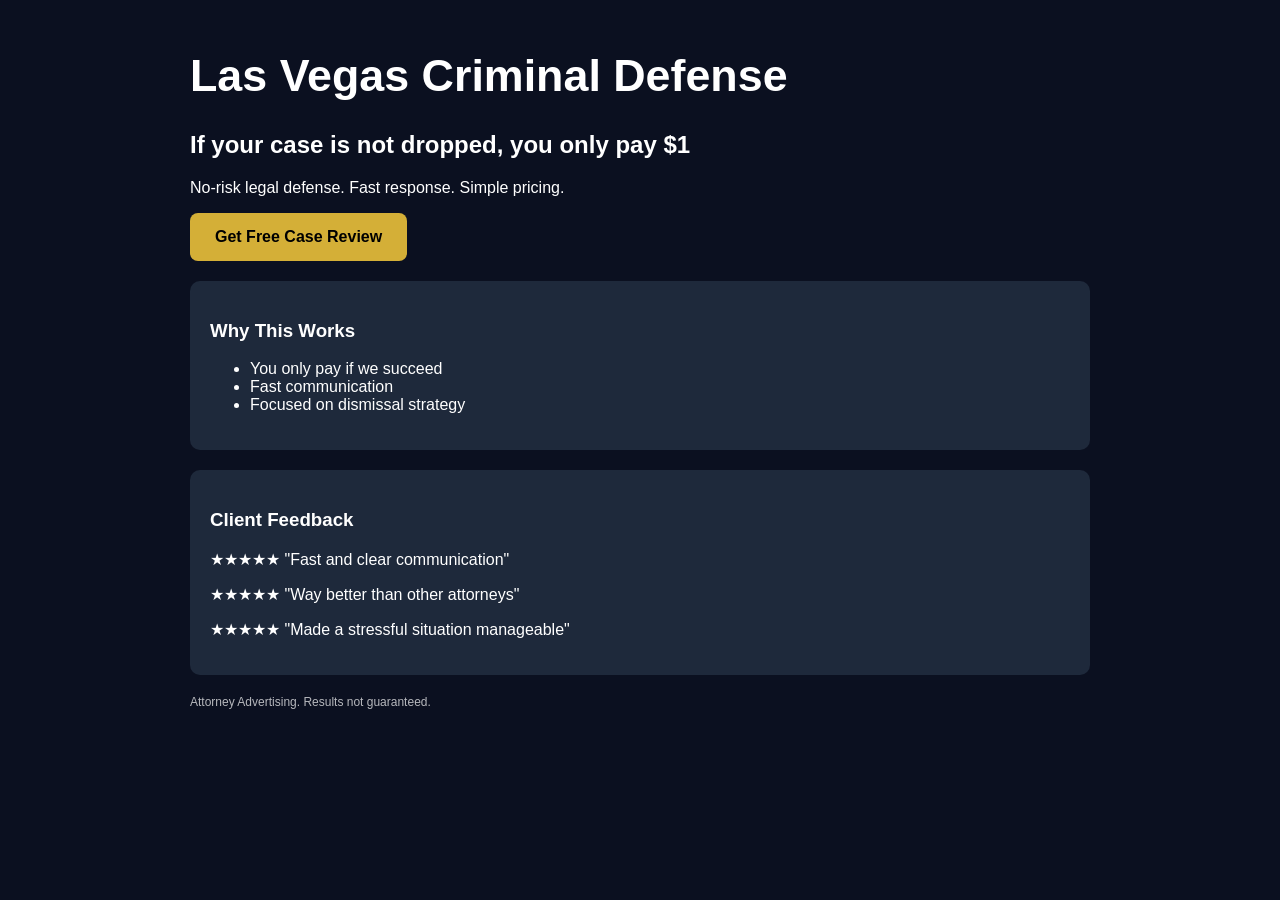
==== index.html @ 03c90126 "Rename Las-vegas-criminal-defense-landing-page.html to index.html" ====
<!DOCTYPE html>
<html lang="en">
<head>
<meta charset="UTF-8">
<meta name="viewport" content="width=device-width, initial-scale=1.0">
<title>Las Vegas Criminal Defense</title>
<style>
body{margin:0;font-family:Arial;background:#0b1020;color:#fff}
.container{max-width:900px;margin:auto;padding:20px}
h1{font-size:2.8rem}
.btn{display:inline-block;padding:15px 25px;background:#d4af37;color:black;text-decoration:none;border-radius:8px;font-weight:bold}
.card{background:#1e293b;padding:20px;border-radius:10px;margin:20px 0}
</style>
</head>
<body>
<div class="container">
<h1>Las Vegas Criminal Defense</h1>
<h2>If your case is not dropped, you only pay $1</h2>
<p>No-risk legal defense. Fast response. Simple pricing.</p>

<a class="btn" href="intake.html">Get Free Case Review</a>

<div class="card">
<h3>Why This Works</h3>
<ul>
<li>You only pay if we succeed</li>
<li>Fast communication</li>
<li>Focused on dismissal strategy</li>
</ul>
</div>

<div class="card">
<h3>Client Feedback</h3>
<p>★★★★★ "Fast and clear communication"</p>
<p>★★★★★ "Way better than other attorneys"</p>
<p>★★★★★ "Made a stressful situation manageable"</p>
</div>

<p style="font-size:12px;opacity:.7">Attorney Advertising. Results not guaranteed.</p>
</div>
</body>
</html>
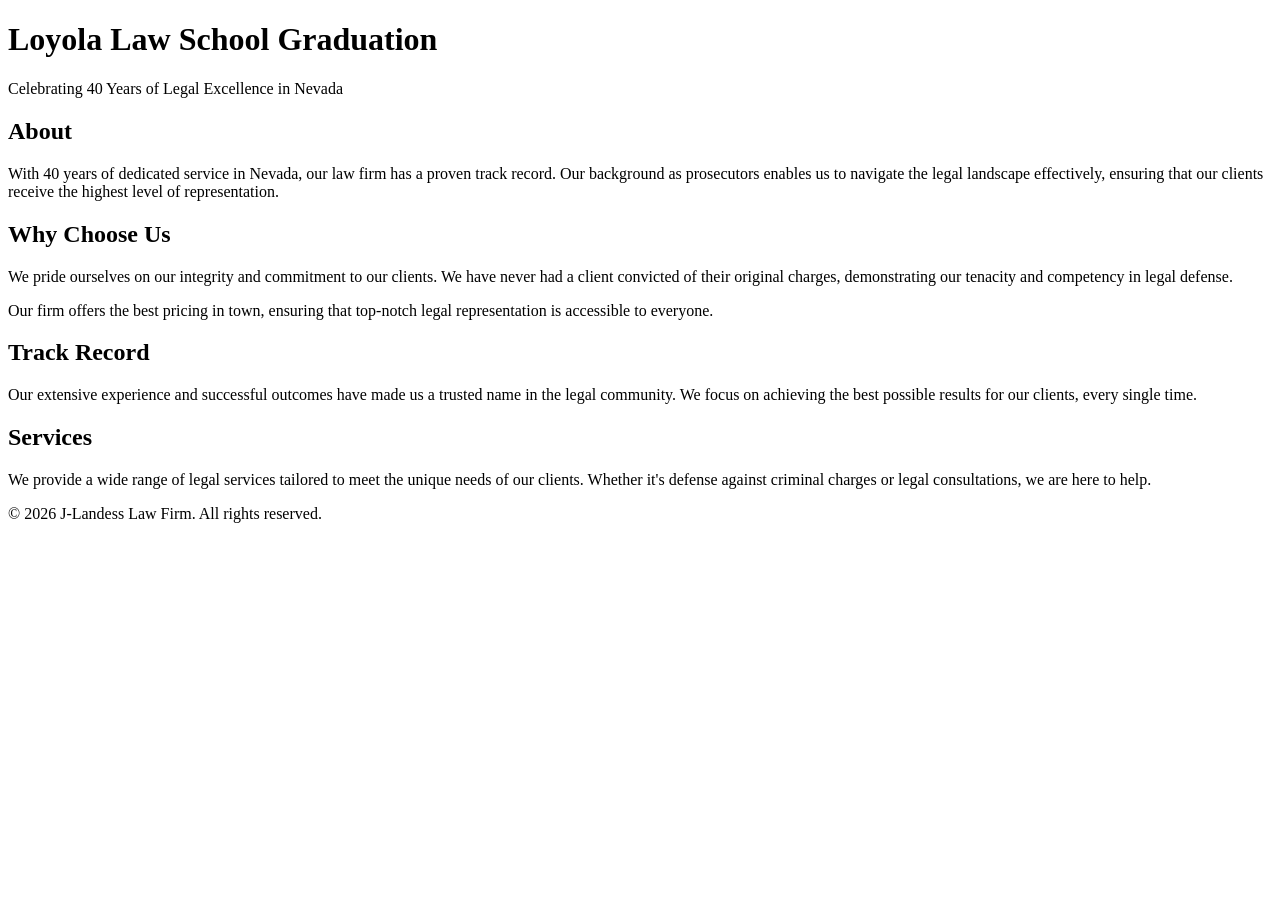
==== commit 84775bc8: "Updated index.html to a professional redesign with modern styling and content for Loyola Law School " ====
--- a/index.html
+++ b/index.html
@@ -1,42 +1,40 @@
 <!DOCTYPE html>
 <html lang="en">
 <head>
-<meta charset="UTF-8">
-<meta name="viewport" content="width=device-width, initial-scale=1.0">
-<title>Las Vegas Criminal Defense</title>
-<style>
-body{margin:0;font-family:Arial;background:#0b1020;color:#fff}
-.container{max-width:900px;margin:auto;padding:20px}
-h1{font-size:2.8rem}
-.btn{display:inline-block;padding:15px 25px;background:#d4af37;color:black;text-decoration:none;border-radius:8px;font-weight:bold}
-.card{background:#1e293b;padding:20px;border-radius:10px;margin:20px 0}
-</style>
+    <meta charset="UTF-8">
+    <meta name="viewport" content="width=device-width, initial-scale=1.0">
+    <title>Loyola Law School Graduation</title>
+    <link rel="stylesheet" href="styles.css">
 </head>
 <body>
-<div class="container">
-<h1>Las Vegas Criminal Defense</h1>
-<h2>If your case is not dropped, you only pay $1</h2>
-<p>No-risk legal defense. Fast response. Simple pricing.</p>
+    <header>
+        <h1>Loyola Law School Graduation</h1>
+        <p>Celebrating 40 Years of Legal Excellence in Nevada</p>
+    </header>
 
-<a class="btn" href="intake.html">Get Free Case Review</a>
+    <section id="about">
+        <h2>About</h2>
+        <p>With 40 years of dedicated service in Nevada, our law firm has a proven track record. Our background as prosecutors enables us to navigate the legal landscape effectively, ensuring that our clients receive the highest level of representation.</p>
+    </section>
 
-<div class="card">
-<h3>Why This Works</h3>
-<ul>
-<li>You only pay if we succeed</li>
-<li>Fast communication</li>
-<li>Focused on dismissal strategy</li>
-</ul>
-</div>
+    <section id="why-choose-us">
+        <h2>Why Choose Us</h2>
+        <p>We pride ourselves on our integrity and commitment to our clients. We have never had a client convicted of their original charges, demonstrating our tenacity and competency in legal defense.</p>
+        <p>Our firm offers the best pricing in town, ensuring that top-notch legal representation is accessible to everyone.</p>
+    </section>
 
-<div class="card">
-<h3>Client Feedback</h3>
-<p>★★★★★ "Fast and clear communication"</p>
-<p>★★★★★ "Way better than other attorneys"</p>
-<p>★★★★★ "Made a stressful situation manageable"</p>
-</div>
+    <section id="track-record">
+        <h2>Track Record</h2>
+        <p>Our extensive experience and successful outcomes have made us a trusted name in the legal community. We focus on achieving the best possible results for our clients, every single time.</p>
+    </section>
 
-<p style="font-size:12px;opacity:.7">Attorney Advertising. Results not guaranteed.</p>
-</div>
+    <section id="services">
+        <h2>Services</h2>
+        <p>We provide a wide range of legal services tailored to meet the unique needs of our clients. Whether it's defense against criminal charges or legal consultations, we are here to help.</p>
+    </section>
+
+    <footer>
+        <p>&copy; 2026 J-Landess Law Firm. All rights reserved.</p>
+    </footer>
 </body>
-</html>
+</html>
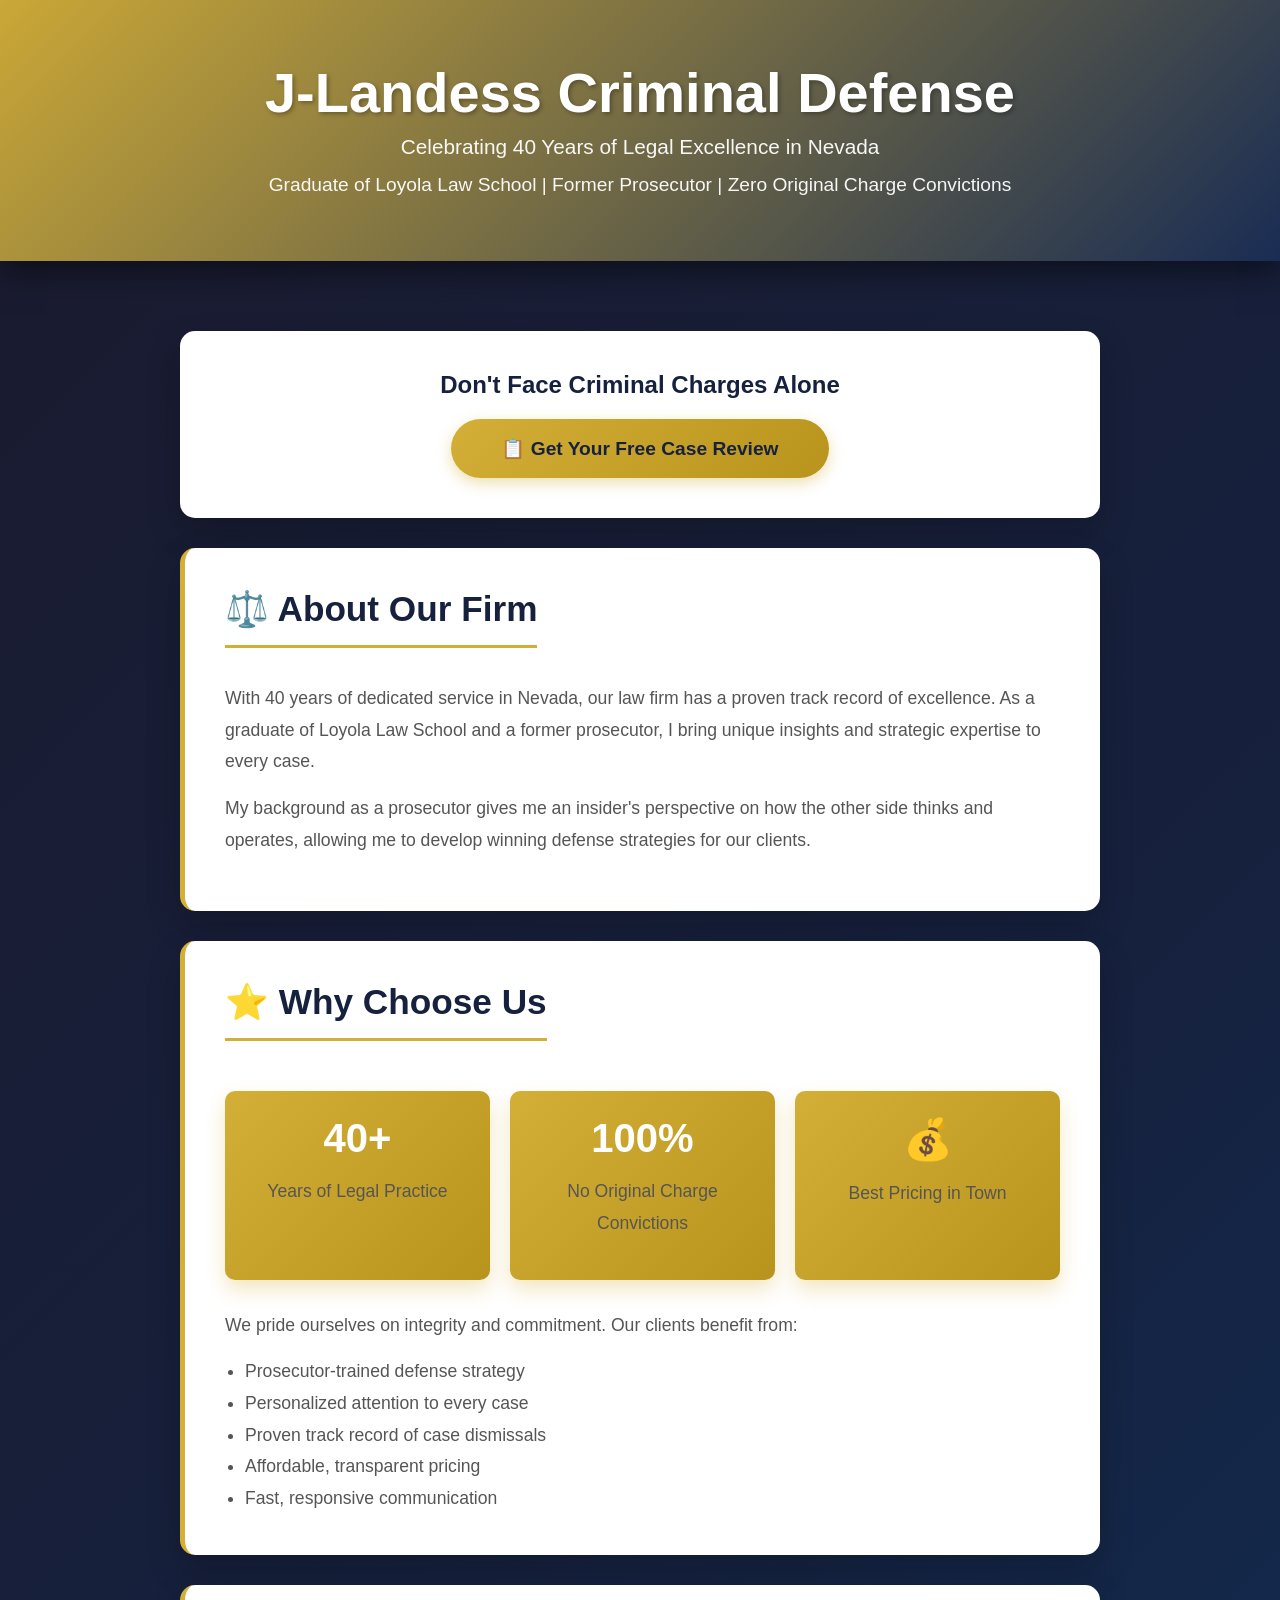
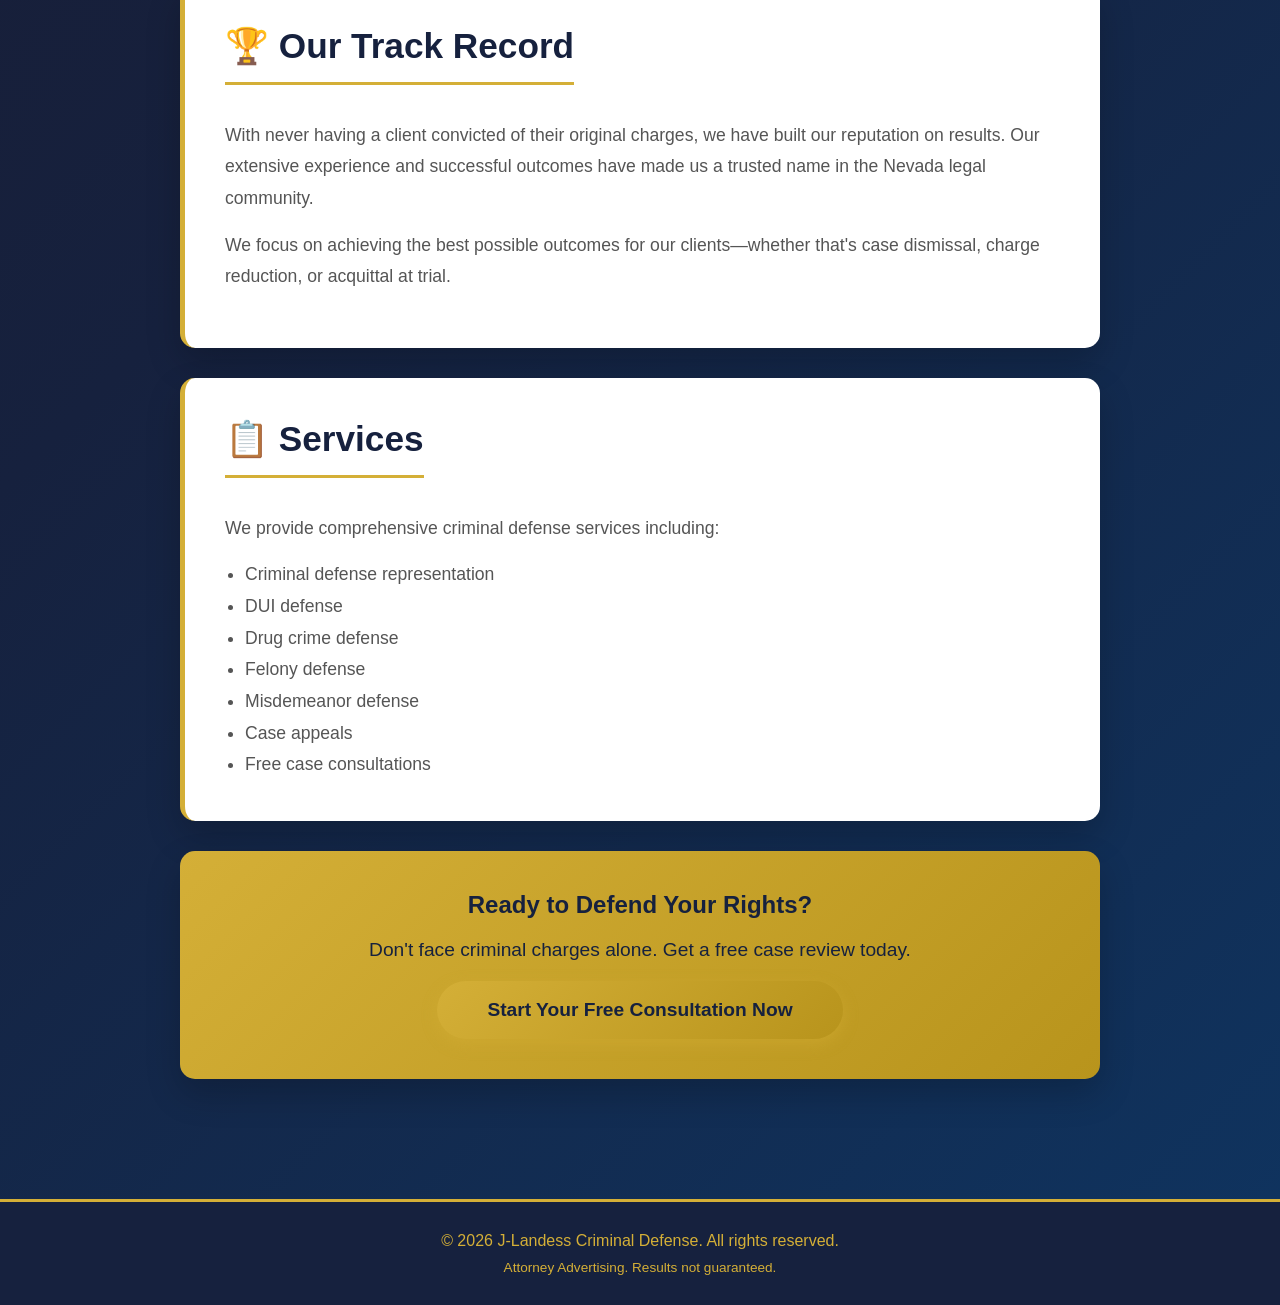
==== commit d0677e15: "Updating index.html with new content" ====
--- a/index.html
+++ b/index.html
@@ -1,40 +1 @@
-<!DOCTYPE html>
-<html lang="en">
-<head>
-    <meta charset="UTF-8">
-    <meta name="viewport" content="width=device-width, initial-scale=1.0">
-    <title>Loyola Law School Graduation</title>
-    <link rel="stylesheet" href="styles.css">
-</head>
-<body>
-    <header>
-        <h1>Loyola Law School Graduation</h1>
-        <p>Celebrating 40 Years of Legal Excellence in Nevada</p>
-    </header>
-
-    <section id="about">
-        <h2>About</h2>
-        <p>With 40 years of dedicated service in Nevada, our law firm has a proven track record. Our background as prosecutors enables us to navigate the legal landscape effectively, ensuring that our clients receive the highest level of representation.</p>
-    </section>
-
-    <section id="why-choose-us">
-        <h2>Why Choose Us</h2>
-        <p>We pride ourselves on our integrity and commitment to our clients. We have never had a client convicted of their original charges, demonstrating our tenacity and competency in legal defense.</p>
-        <p>Our firm offers the best pricing in town, ensuring that top-notch legal representation is accessible to everyone.</p>
-    </section>
-
-    <section id="track-record">
-        <h2>Track Record</h2>
-        <p>Our extensive experience and successful outcomes have made us a trusted name in the legal community. We focus on achieving the best possible results for our clients, every single time.</p>
-    </section>
-
-    <section id="services">
-        <h2>Services</h2>
-        <p>We provide a wide range of legal services tailored to meet the unique needs of our clients. Whether it's defense against criminal charges or legal consultations, we are here to help.</p>
-    </section>
-
-    <footer>
-        <p>&copy; 2026 J-Landess Law Firm. All rights reserved.</p>
-    </footer>
-</body>
-</html>+<!DOCTYPE html><html lang="en"><head><meta charset="UTF-8"><meta name="viewport" content="width=device-width, initial-scale=1.0"><title>Las Vegas Criminal Defense Attorney - J-Landess</title><style>* { margin: 0; padding: 0; box-sizing: border-box; } body { font-family: 'Segoe UI', Tahoma, Geneva, Verdana, sans-serif; background: linear-gradient(135deg, #1a1a2e 0%, #16213e 50%, #0f3460 100%); color: #333; } header { background: linear-gradient(135deg, rgba(212, 175, 55, 0.95) 0%, rgba(25, 45, 85, 0.95) 100%); color: white; padding: 60px 40px; text-align: center; box-shadow: 0 10px 30px rgba(0, 0, 0, 0.5); } header h1 { font-size: 3.5rem; margin-bottom: 10px; text-shadow: 2px 2px 4px rgba(0, 0, 0, 0.3); } header p { font-size: 1.3rem; opacity: 0.95; margin: 5px 0; } .container { max-width: 1000px; margin: 0 auto; padding: 40px; } .cta-section { background: white; border-radius: 15px; padding: 40px; margin: 30px 0; text-align: center; box-shadow: 0 15px 35px rgba(0, 0, 0, 0.2); } .btn { display: inline-block; padding: 18px 50px; background: linear-gradient(135deg, #d4af37 0%, #b8941c 100%); color: #16213e; text-decoration: none; border-radius: 50px; font-weight: bold; font-size: 1.2rem; transition: all 0.3s ease; box-shadow: 0 5px 15px rgba(212, 175, 55, 0.4); border: none; cursor: pointer; } .btn:hover { transform: translateY(-3px); box-shadow: 0 8px 25px rgba(212, 175, 55, 0.6); background: linear-gradient(135deg, #e8c547 0%, #d4af37 100%); } section { background: white; border-radius: 15px; padding: 40px; margin: 30px 0; box-shadow: 0 15px 35px rgba(0, 0, 0, 0.2); border-left: 5px solid #d4af37; } section h2 { color: #16213e; font-size: 2.2rem; margin-bottom: 20px; padding-bottom: 15px; border-bottom: 3px solid #d4af37; display: inline-block; } section p { color: #555; font-size: 1.1rem; margin: 15px 0; line-height: 1.8; } .stats { display: grid; grid-template-columns: repeat(auto-fit, minmax(200px, 1fr)); gap: 20px; margin: 30px 0; } .stat-box { background: linear-gradient(135deg, #d4af37 0%, #b8941c 100%); color: white; padding: 25px; border-radius: 10px; text-align: center; box-shadow: 0 10px 20px rgba(212, 175, 55, 0.3); } .stat-box h3 { font-size: 2.5rem; margin-bottom: 10px; } footer { background: #16213e; color: #d4af37; text-align: center; padding: 30px; margin-top: 50px; border-top: 3px solid #d4af37; } ul { color: #555; font-size: 1.1rem; line-height: 1.8; margin-left: 20px; } @media (max-width: 768px) { header h1 { font-size: 2.2rem; } header p { font-size: 1.1rem; } section { padding: 25px; } section h2 { font-size: 1.7rem; } .container { padding: 20px; } .stats { grid-template-columns: 1fr; } }</style></head><body><header><h1>J-Landess Criminal Defense</h1><p>Celebrating 40 Years of Legal Excellence in Nevada</p><p style="font-size: 1.2rem; margin-top: 15px;">Graduate of Loyola Law School | Former Prosecutor | Zero Original Charge Convictions</p></header><div class="container"><div class="cta-section"><h2 style="color: #16213e; border: none; padding: 0; margin: 0 0 20px 0;">Don't Face Criminal Charges Alone</h2><a href="intake.html" class="btn">📋 Get Your Free Case Review</a></div><section id="about"><h2>⚖️ About Our Firm</h2><p>With 40 years of dedicated service in Nevada, our law firm has a proven track record of excellence. As a graduate of Loyola Law School and a former prosecutor, I bring unique insights and strategic expertise to every case.</p><p>My background as a prosecutor gives me an insider's perspective on how the other side thinks and operates, allowing me to develop winning defense strategies for our clients.</p></section><section id="why-choose-us"><h2>⭐ Why Choose Us</h2><div class="stats"><div class="stat-box"><h3>40+</h3><p>Years of Legal Practice</p></div><div class="stat-box"><h3>100%</h3><p>No Original Charge Convictions</p></div><div class="stat-box"><h3>💰</h3><p>Best Pricing in Town</p></div></div><p style="margin-top: 30px;">We pride ourselves on integrity and commitment. Our clients benefit from:</p><ul><li>Prosecutor-trained defense strategy</li><li>Personalized attention to every case</li><li>Proven track record of case dismissals</li><li>Affordable, transparent pricing</li><li>Fast, responsive communication</li></ul></section><section id="track-record"><h2>🏆 Our Track Record</h2><p>With never having a client convicted of their original charges, we have built our reputation on results. Our extensive experience and successful outcomes have made us a trusted name in the Nevada legal community.</p><p>We focus on achieving the best possible outcomes for our clients—whether that's case dismissal, charge reduction, or acquittal at trial.</p></section><section id="services"><h2>📋 Services</h2><p>We provide comprehensive criminal defense services including:</p><ul><li>Criminal defense representation</li><li>DUI defense</li><li>Drug crime defense</li><li>Felony defense</li><li>Misdemeanor defense</li><li>Case appeals</li><li>Free case consultations</li></ul></section><div class="cta-section" style="background: linear-gradient(135deg, #d4af37 0%, #b8941c 100%); color: #16213e;"><h2 style="color: #16213e; border: none; padding: 0; margin: 0 0 20px 0;">Ready to Defend Your Rights?</h2><p style="color: #16213e; font-size: 1.2rem; margin: 0 0 20px 0;">Don't face criminal charges alone. Get a free case review today.</p><a href="intake.html" class="btn">Start Your Free Consultation Now</a></div></div><footer><p>&copy; 2026 J-Landess Criminal Defense. All rights reserved.</p><p style="font-size: 0.85rem; margin-top: 10px;">Attorney Advertising. Results not guaranteed.</p></footer></body></html>
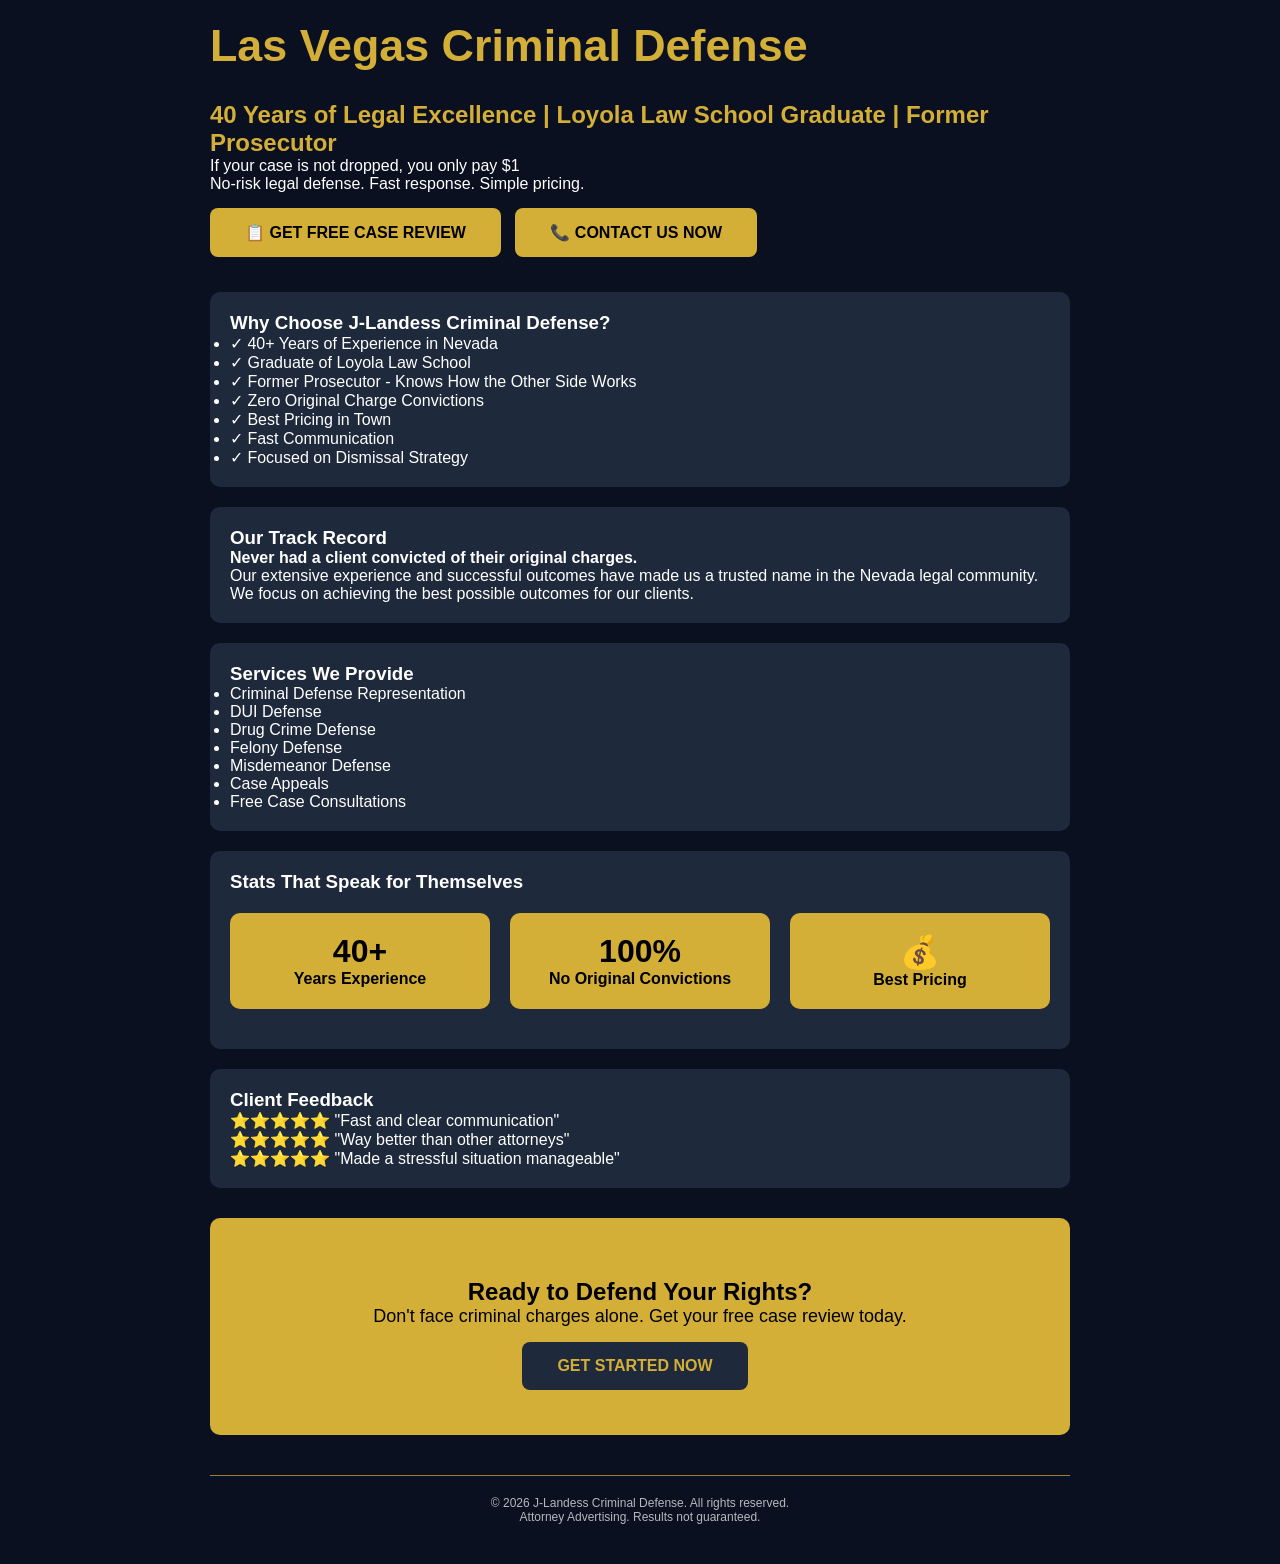
==== commit 42d03b6b: "Update index.html with new content including prominent CTA buttons for 'Get Free Case Review'." ====
--- a/index.html
+++ b/index.html
@@ -1 +1,101 @@
-<!DOCTYPE html><html lang="en"><head><meta charset="UTF-8"><meta name="viewport" content="width=device-width, initial-scale=1.0"><title>Las Vegas Criminal Defense Attorney - J-Landess</title><style>* { margin: 0; padding: 0; box-sizing: border-box; } body { font-family: 'Segoe UI', Tahoma, Geneva, Verdana, sans-serif; background: linear-gradient(135deg, #1a1a2e 0%, #16213e 50%, #0f3460 100%); color: #333; } header { background: linear-gradient(135deg, rgba(212, 175, 55, 0.95) 0%, rgba(25, 45, 85, 0.95) 100%); color: white; padding: 60px 40px; text-align: center; box-shadow: 0 10px 30px rgba(0, 0, 0, 0.5); } header h1 { font-size: 3.5rem; margin-bottom: 10px; text-shadow: 2px 2px 4px rgba(0, 0, 0, 0.3); } header p { font-size: 1.3rem; opacity: 0.95; margin: 5px 0; } .container { max-width: 1000px; margin: 0 auto; padding: 40px; } .cta-section { background: white; border-radius: 15px; padding: 40px; margin: 30px 0; text-align: center; box-shadow: 0 15px 35px rgba(0, 0, 0, 0.2); } .btn { display: inline-block; padding: 18px 50px; background: linear-gradient(135deg, #d4af37 0%, #b8941c 100%); color: #16213e; text-decoration: none; border-radius: 50px; font-weight: bold; font-size: 1.2rem; transition: all 0.3s ease; box-shadow: 0 5px 15px rgba(212, 175, 55, 0.4); border: none; cursor: pointer; } .btn:hover { transform: translateY(-3px); box-shadow: 0 8px 25px rgba(212, 175, 55, 0.6); background: linear-gradient(135deg, #e8c547 0%, #d4af37 100%); } section { background: white; border-radius: 15px; padding: 40px; margin: 30px 0; box-shadow: 0 15px 35px rgba(0, 0, 0, 0.2); border-left: 5px solid #d4af37; } section h2 { color: #16213e; font-size: 2.2rem; margin-bottom: 20px; padding-bottom: 15px; border-bottom: 3px solid #d4af37; display: inline-block; } section p { color: #555; font-size: 1.1rem; margin: 15px 0; line-height: 1.8; } .stats { display: grid; grid-template-columns: repeat(auto-fit, minmax(200px, 1fr)); gap: 20px; margin: 30px 0; } .stat-box { background: linear-gradient(135deg, #d4af37 0%, #b8941c 100%); color: white; padding: 25px; border-radius: 10px; text-align: center; box-shadow: 0 10px 20px rgba(212, 175, 55, 0.3); } .stat-box h3 { font-size: 2.5rem; margin-bottom: 10px; } footer { background: #16213e; color: #d4af37; text-align: center; padding: 30px; margin-top: 50px; border-top: 3px solid #d4af37; } ul { color: #555; font-size: 1.1rem; line-height: 1.8; margin-left: 20px; } @media (max-width: 768px) { header h1 { font-size: 2.2rem; } header p { font-size: 1.1rem; } section { padding: 25px; } section h2 { font-size: 1.7rem; } .container { padding: 20px; } .stats { grid-template-columns: 1fr; } }</style></head><body><header><h1>J-Landess Criminal Defense</h1><p>Celebrating 40 Years of Legal Excellence in Nevada</p><p style="font-size: 1.2rem; margin-top: 15px;">Graduate of Loyola Law School | Former Prosecutor | Zero Original Charge Convictions</p></header><div class="container"><div class="cta-section"><h2 style="color: #16213e; border: none; padding: 0; margin: 0 0 20px 0;">Don't Face Criminal Charges Alone</h2><a href="intake.html" class="btn">📋 Get Your Free Case Review</a></div><section id="about"><h2>⚖️ About Our Firm</h2><p>With 40 years of dedicated service in Nevada, our law firm has a proven track record of excellence. As a graduate of Loyola Law School and a former prosecutor, I bring unique insights and strategic expertise to every case.</p><p>My background as a prosecutor gives me an insider's perspective on how the other side thinks and operates, allowing me to develop winning defense strategies for our clients.</p></section><section id="why-choose-us"><h2>⭐ Why Choose Us</h2><div class="stats"><div class="stat-box"><h3>40+</h3><p>Years of Legal Practice</p></div><div class="stat-box"><h3>100%</h3><p>No Original Charge Convictions</p></div><div class="stat-box"><h3>💰</h3><p>Best Pricing in Town</p></div></div><p style="margin-top: 30px;">We pride ourselves on integrity and commitment. Our clients benefit from:</p><ul><li>Prosecutor-trained defense strategy</li><li>Personalized attention to every case</li><li>Proven track record of case dismissals</li><li>Affordable, transparent pricing</li><li>Fast, responsive communication</li></ul></section><section id="track-record"><h2>🏆 Our Track Record</h2><p>With never having a client convicted of their original charges, we have built our reputation on results. Our extensive experience and successful outcomes have made us a trusted name in the Nevada legal community.</p><p>We focus on achieving the best possible outcomes for our clients—whether that's case dismissal, charge reduction, or acquittal at trial.</p></section><section id="services"><h2>📋 Services</h2><p>We provide comprehensive criminal defense services including:</p><ul><li>Criminal defense representation</li><li>DUI defense</li><li>Drug crime defense</li><li>Felony defense</li><li>Misdemeanor defense</li><li>Case appeals</li><li>Free case consultations</li></ul></section><div class="cta-section" style="background: linear-gradient(135deg, #d4af37 0%, #b8941c 100%); color: #16213e;"><h2 style="color: #16213e; border: none; padding: 0; margin: 0 0 20px 0;">Ready to Defend Your Rights?</h2><p style="color: #16213e; font-size: 1.2rem; margin: 0 0 20px 0;">Don't face criminal charges alone. Get a free case review today.</p><a href="intake.html" class="btn">Start Your Free Consultation Now</a></div></div><footer><p>&copy; 2026 J-Landess Criminal Defense. All rights reserved.</p><p style="font-size: 0.85rem; margin-top: 10px;">Attorney Advertising. Results not guaranteed.</p></footer></body></html>+<!DOCTYPE html>
+<html lang="en">
+<head>
+    <meta charset="UTF-8">
+    <meta name="viewport" content="width=device-width, initial-scale=1.0">
+    <title>Las Vegas Criminal Defense Attorney - J-Landess</title>
+    <style>
+        * { margin: 0; padding: 0; box-sizing: border-box; }
+        body { font-family: Arial, sans-serif; background: #0b1020; color: #fff; }
+        .container { max-width: 900px; margin: auto; padding: 20px; }
+        h1 { font-size: 2.8rem; color: #d4af37; }
+        h2 { color: #d4af37; margin-top: 30px; }
+        .btn { display: inline-block; padding: 15px 35px; background: #d4af37; color: black; text-decoration: none; border-radius: 8px; font-weight: bold; font-size: 16px; margin: 15px 10px 15px 0; transition: all 0.3s; }
+        .btn:hover { background: #e8c547; transform: translateY(-2px); }
+        .card { background: #1e293b; padding: 20px; border-radius: 10px; margin: 20px 0; }
+        .stats { display: grid; grid-template-columns: repeat(3, 1fr); gap: 20px; margin: 20px 0; }
+        .stat-box { background: #d4af37; color: black; padding: 20px; border-radius: 10px; text-align: center; font-weight: bold; }
+        footer { margin-top: 40px; padding: 20px; border-top: 1px solid #d4af37; text-align: center; font-size: 12px; opacity: 0.7; }
+        @media (max-width: 768px) { .stats { grid-template-columns: 1fr; } h1 { font-size: 2rem; } }
+    </style>
+</head>
+<body>
+    <div class="container">
+        <h1>Las Vegas Criminal Defense</h1>
+        <h2>40 Years of Legal Excellence | Loyola Law School Graduate | Former Prosecutor</h2>
+        <p>If your case is not dropped, you only pay $1</p>
+        <p>No-risk legal defense. Fast response. Simple pricing.</p>
+        
+        <a class="btn" href="intake.html">📋 GET FREE CASE REVIEW</a>
+        <a class="btn" href="intake.html">📞 CONTACT US NOW</a>
+
+        <div class="card">
+            <h3>Why Choose J-Landess Criminal Defense?</h3>
+            <ul>
+                <li>✓ 40+ Years of Experience in Nevada</li>
+                <li>✓ Graduate of Loyola Law School</li>
+                <li>✓ Former Prosecutor - Knows How the Other Side Works</li>
+                <li>✓ Zero Original Charge Convictions</li>
+                <li>✓ Best Pricing in Town</li>
+                <li>✓ Fast Communication</li>
+                <li>✓ Focused on Dismissal Strategy</li>
+            </ul>
+        </div>
+
+        <div class="card">
+            <h3>Our Track Record</h3>
+            <p><strong>Never had a client convicted of their original charges.</strong></p>
+            <p>Our extensive experience and successful outcomes have made us a trusted name in the Nevada legal community. We focus on achieving the best possible outcomes for our clients.</p>
+        </div>
+
+        <div class="card">
+            <h3>Services We Provide</h3>
+            <ul>
+                <li>Criminal Defense Representation</li>
+                <li>DUI Defense</li>
+                <li>Drug Crime Defense</li>
+                <li>Felony Defense</li>
+                <li>Misdemeanor Defense</li>
+                <li>Case Appeals</li>
+                <li>Free Case Consultations</li>
+            </ul>
+        </div>
+
+        <div class="card">
+            <h3>Stats That Speak for Themselves</h3>
+            <div class="stats">
+                <div class="stat-box">
+                    <div style="font-size: 32px;">40+</div>
+                    <p>Years Experience</p>
+                </div>
+                <div class="stat-box">
+                    <div style="font-size: 32px;">100%</div>
+                    <p>No Original Convictions</p>
+                </div>
+                <div class="stat-box">
+                    <div style="font-size: 32px;">💰</div>
+                    <p>Best Pricing</p>
+                </div>
+            </div>
+        </div>
+
+        <div class="card">
+            <h3>Client Feedback</h3>
+            <p>⭐⭐⭐⭐⭐ "Fast and clear communication"</p>
+            <p>⭐⭐⭐⭐⭐ "Way better than other attorneys"</p>
+            <p>⭐⭐⭐⭐⭐ "Made a stressful situation manageable"</p>
+        </div>
+
+        <div style="background: #d4af37; color: black; padding: 30px; border-radius: 10px; text-align: center; margin: 30px 0;">
+            <h2 style="color: black;">Ready to Defend Your Rights?</h2>
+            <p style="color: black; font-size: 18px;">Don't face criminal charges alone. Get your free case review today.</p>
+            <a class="btn" href="intake.html" style="background: #1e293b; color: #d4af37;">GET STARTED NOW</a>
+        </div>
+
+        <footer>
+            <p>&copy; 2026 J-Landess Criminal Defense. All rights reserved.</p>
+            <p>Attorney Advertising. Results not guaranteed.</p>
+        </footer>
+    </div>
+</body>
+</html>
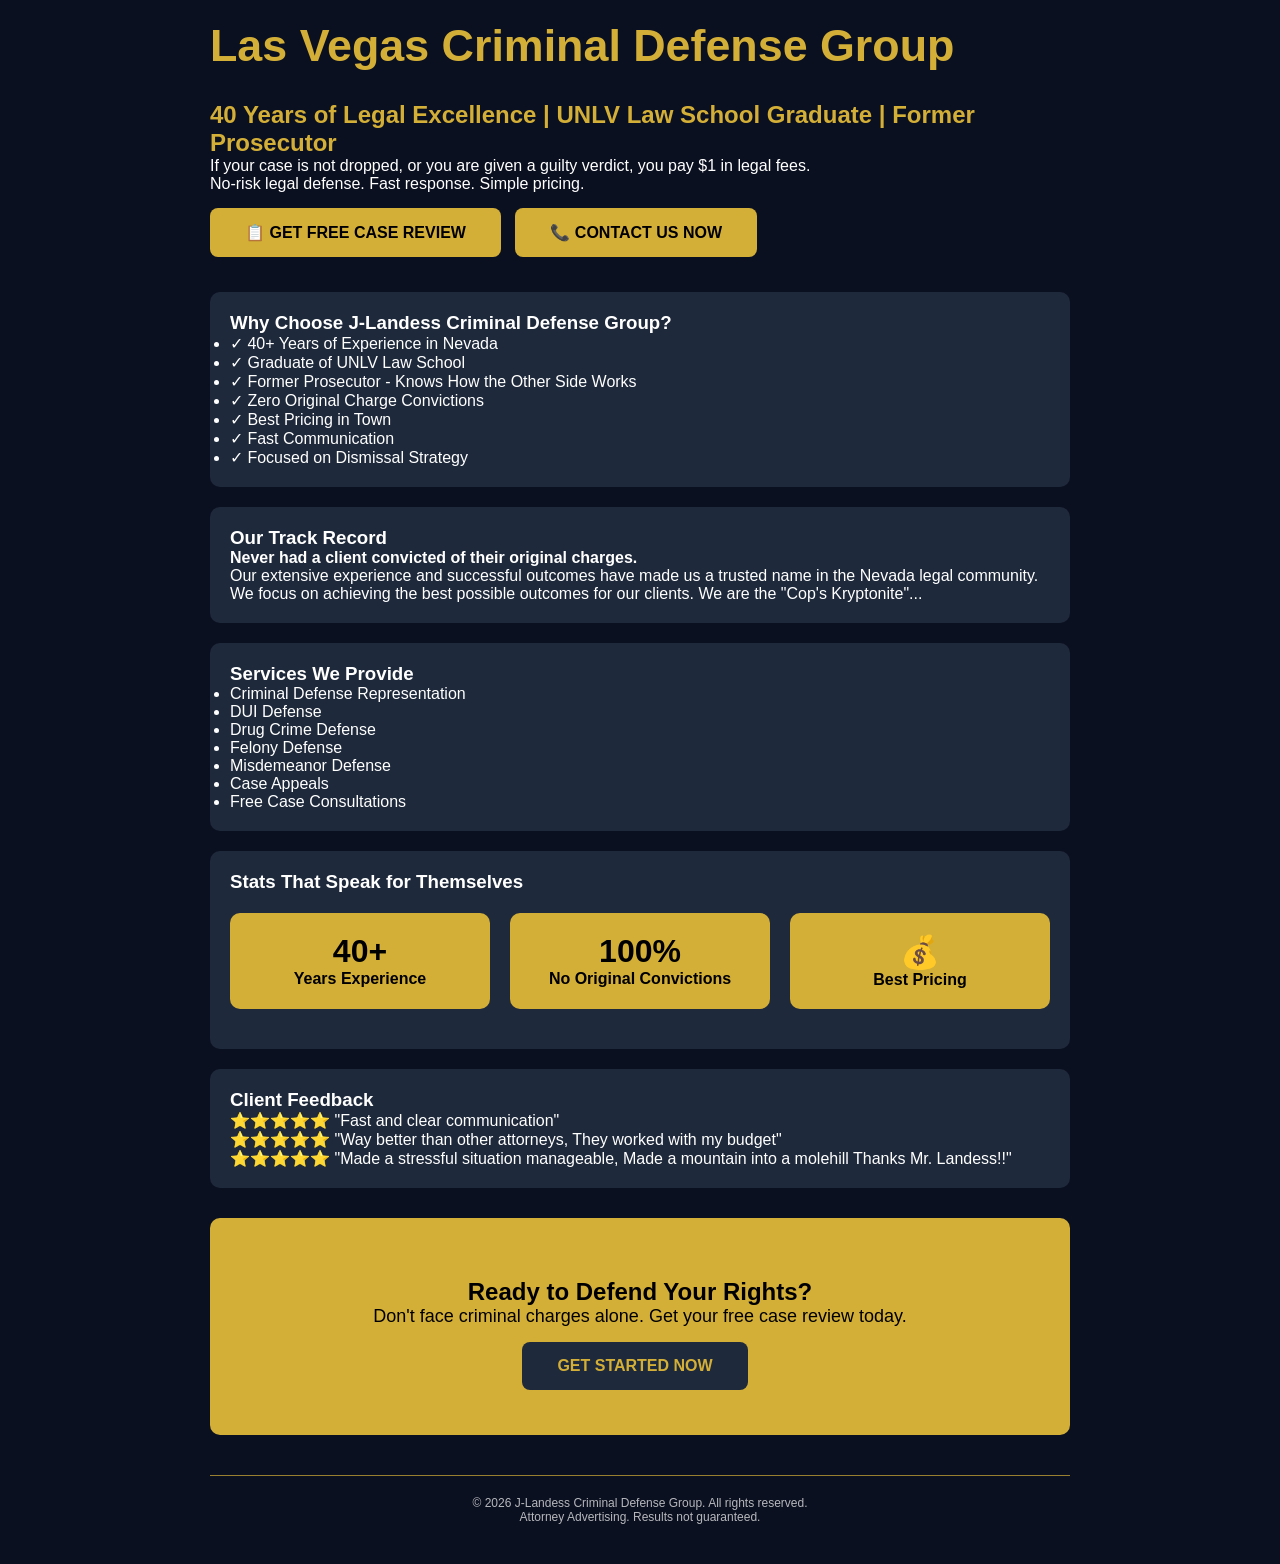
==== commit 567b863a: "Update title and content for criminal defense group" ====
--- a/index.html
+++ b/index.html
@@ -3,7 +3,7 @@
 <head>
     <meta charset="UTF-8">
     <meta name="viewport" content="width=device-width, initial-scale=1.0">
-    <title>Las Vegas Criminal Defense Attorney - J-Landess</title>
+    <title>Las Vegas Criminal Defense Group - J-Landess</title>
     <style>
         * { margin: 0; padding: 0; box-sizing: border-box; }
         body { font-family: Arial, sans-serif; background: #0b1020; color: #fff; }
@@ -21,19 +21,19 @@
 </head>
 <body>
     <div class="container">
-        <h1>Las Vegas Criminal Defense</h1>
-        <h2>40 Years of Legal Excellence | Loyola Law School Graduate | Former Prosecutor</h2>
-        <p>If your case is not dropped, you only pay $1</p>
+        <h1>Las Vegas Criminal Defense Group</h1>
+        <h2>40 Years of Legal Excellence | UNLV Law School Graduate | Former Prosecutor</h2>
+        <p>If your case is not dropped, or you are given a guilty verdict, you pay $1 in legal fees.</p>
         <p>No-risk legal defense. Fast response. Simple pricing.</p>
         
         <a class="btn" href="intake.html">📋 GET FREE CASE REVIEW</a>
         <a class="btn" href="intake.html">📞 CONTACT US NOW</a>
 
         <div class="card">
-            <h3>Why Choose J-Landess Criminal Defense?</h3>
+            <h3>Why Choose J-Landess Criminal Defense Group?</h3>
             <ul>
                 <li>✓ 40+ Years of Experience in Nevada</li>
-                <li>✓ Graduate of Loyola Law School</li>
+                <li>✓ Graduate of UNLV Law School</li>
                 <li>✓ Former Prosecutor - Knows How the Other Side Works</li>
                 <li>✓ Zero Original Charge Convictions</li>
                 <li>✓ Best Pricing in Town</li>
@@ -45,7 +45,7 @@
         <div class="card">
             <h3>Our Track Record</h3>
             <p><strong>Never had a client convicted of their original charges.</strong></p>
-            <p>Our extensive experience and successful outcomes have made us a trusted name in the Nevada legal community. We focus on achieving the best possible outcomes for our clients.</p>
+            <p>Our extensive experience and successful outcomes have made us a trusted name in the Nevada legal community. We focus on achieving the best possible outcomes for our clients. We are the "Cop's Kryptonite"...</p>
         </div>
 
         <div class="card">
@@ -82,8 +82,8 @@
         <div class="card">
             <h3>Client Feedback</h3>
             <p>⭐⭐⭐⭐⭐ "Fast and clear communication"</p>
-            <p>⭐⭐⭐⭐⭐ "Way better than other attorneys"</p>
-            <p>⭐⭐⭐⭐⭐ "Made a stressful situation manageable"</p>
+            <p>⭐⭐⭐⭐⭐ "Way better than other attorneys, They worked with my budget"</p>
+            <p>⭐⭐⭐⭐⭐ "Made a stressful situation manageable, Made a mountain into a molehill Thanks Mr. Landess!!"</p>
         </div>
 
         <div style="background: #d4af37; color: black; padding: 30px; border-radius: 10px; text-align: center; margin: 30px 0;">
@@ -93,9 +93,9 @@
         </div>
 
         <footer>
-            <p>&copy; 2026 J-Landess Criminal Defense. All rights reserved.</p>
+            <p>&copy; 2026 J-Landess Criminal Defense Group. All rights reserved.</p>
             <p>Attorney Advertising. Results not guaranteed.</p>
         </footer>
     </div>
 </body>
-</html>+</html>
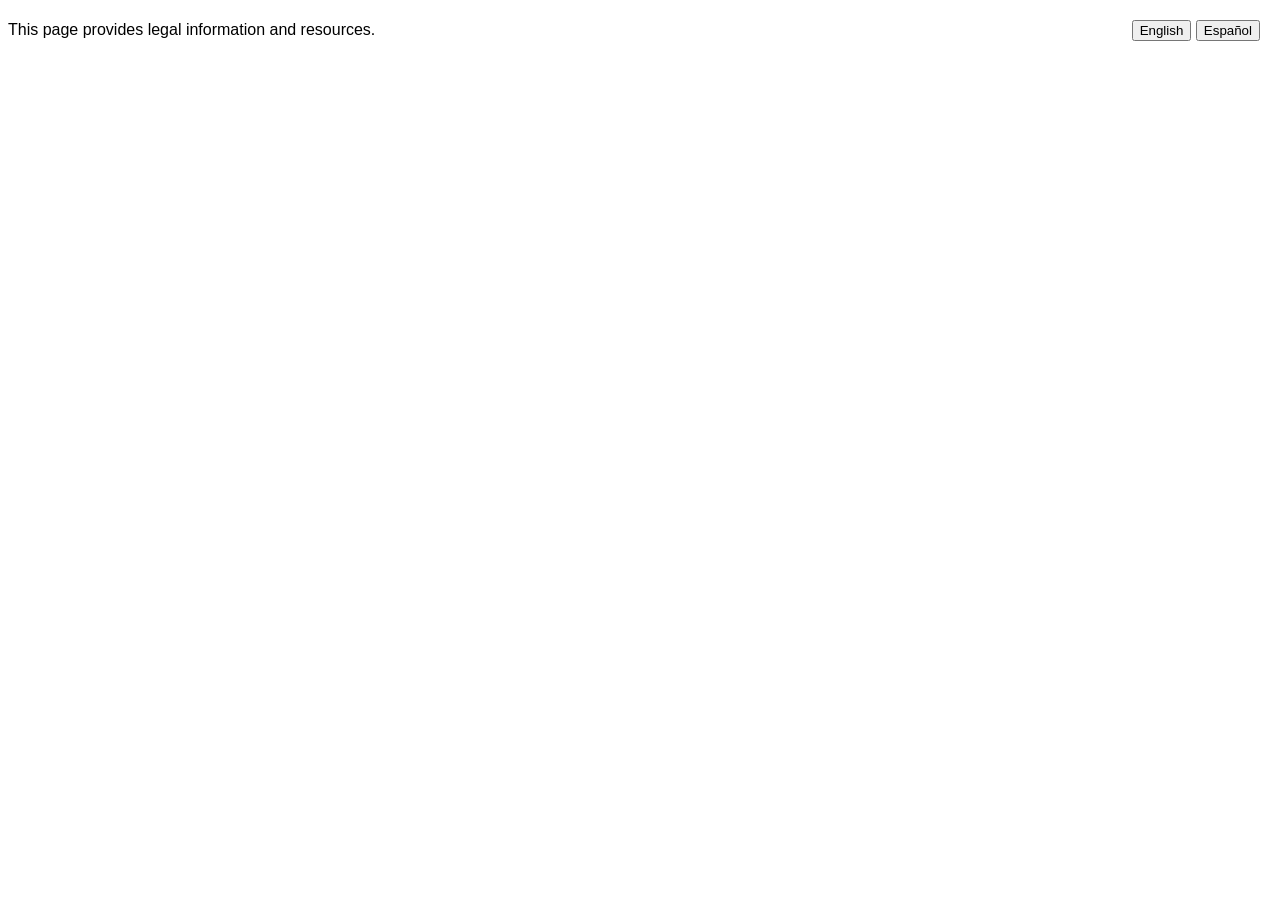
==== commit d26b06b9: "Updated index.html with bilingual English/Spanish language switching functionality" ====
--- a/index.html
+++ b/index.html
@@ -3,99 +3,48 @@
 <head>
     <meta charset="UTF-8">
     <meta name="viewport" content="width=device-width, initial-scale=1.0">
-    <title>Las Vegas Criminal Defense Group - J-Landess</title>
+    <title>Legal Landing Page</title>
     <style>
-        * { margin: 0; padding: 0; box-sizing: border-box; }
-        body { font-family: Arial, sans-serif; background: #0b1020; color: #fff; }
-        .container { max-width: 900px; margin: auto; padding: 20px; }
-        h1 { font-size: 2.8rem; color: #d4af37; }
-        h2 { color: #d4af37; margin-top: 30px; }
-        .btn { display: inline-block; padding: 15px 35px; background: #d4af37; color: black; text-decoration: none; border-radius: 8px; font-weight: bold; font-size: 16px; margin: 15px 10px 15px 0; transition: all 0.3s; }
-        .btn:hover { background: #e8c547; transform: translateY(-2px); }
-        .card { background: #1e293b; padding: 20px; border-radius: 10px; margin: 20px 0; }
-        .stats { display: grid; grid-template-columns: repeat(3, 1fr); gap: 20px; margin: 20px 0; }
-        .stat-box { background: #d4af37; color: black; padding: 20px; border-radius: 10px; text-align: center; font-weight: bold; }
-        footer { margin-top: 40px; padding: 20px; border-top: 1px solid #d4af37; text-align: center; font-size: 12px; opacity: 0.7; }
-        @media (max-width: 768px) { .stats { grid-template-columns: 1fr; } h1 { font-size: 2rem; } }
+        body { font-family: Arial, sans-serif; }
+        #lang-selector { position: absolute; top: 20px; right: 20px; }
     </style>
+    <script>
+        const translations = {
+            en: {
+                title: 'Welcome to the Legal Landing Page',
+                content: 'This page provides legal information and resources.'
+            },
+            es: {
+                title: 'Bienvenido a la Página de Aterrizaje Legal',
+                content: 'Esta página proporciona información y recursos legales.'
+            }
+        };
+
+        function setLanguage(language) {
+            localStorage.setItem('lang', language);
+            translatePage(language);
+        }
+
+        function translatePage(language) {
+            document.title = translations[language].title;
+            document.getElementById('content').innerText = translations[language].content;
+        }
+
+        function initLanguage() {
+            const userLang = navigator.language || navigator.userLanguage;
+            const lang = localStorage.getItem('lang') || (userLang.startsWith('es') ? 'es' : 'en');
+            setLanguage(lang);
+        }
+
+        document.addEventListener('DOMContentLoaded', initLanguage);
+    </script>
 </head>
 <body>
-    <div class="container">
-        <h1>Las Vegas Criminal Defense Group</h1>
-        <h2>40 Years of Legal Excellence | UNLV Law School Graduate | Former Prosecutor</h2>
-        <p>If your case is not dropped, or you are given a guilty verdict, you pay $1 in legal fees.</p>
-        <p>No-risk legal defense. Fast response. Simple pricing.</p>
-        
-        <a class="btn" href="intake.html">📋 GET FREE CASE REVIEW</a>
-        <a class="btn" href="intake.html">📞 CONTACT US NOW</a>
-
-        <div class="card">
-            <h3>Why Choose J-Landess Criminal Defense Group?</h3>
-            <ul>
-                <li>✓ 40+ Years of Experience in Nevada</li>
-                <li>✓ Graduate of UNLV Law School</li>
-                <li>✓ Former Prosecutor - Knows How the Other Side Works</li>
-                <li>✓ Zero Original Charge Convictions</li>
-                <li>✓ Best Pricing in Town</li>
-                <li>✓ Fast Communication</li>
-                <li>✓ Focused on Dismissal Strategy</li>
-            </ul>
-        </div>
-
-        <div class="card">
-            <h3>Our Track Record</h3>
-            <p><strong>Never had a client convicted of their original charges.</strong></p>
-            <p>Our extensive experience and successful outcomes have made us a trusted name in the Nevada legal community. We focus on achieving the best possible outcomes for our clients. We are the "Cop's Kryptonite"...</p>
-        </div>
-
-        <div class="card">
-            <h3>Services We Provide</h3>
-            <ul>
-                <li>Criminal Defense Representation</li>
-                <li>DUI Defense</li>
-                <li>Drug Crime Defense</li>
-                <li>Felony Defense</li>
-                <li>Misdemeanor Defense</li>
-                <li>Case Appeals</li>
-                <li>Free Case Consultations</li>
-            </ul>
-        </div>
-
-        <div class="card">
-            <h3>Stats That Speak for Themselves</h3>
-            <div class="stats">
-                <div class="stat-box">
-                    <div style="font-size: 32px;">40+</div>
-                    <p>Years Experience</p>
-                </div>
-                <div class="stat-box">
-                    <div style="font-size: 32px;">100%</div>
-                    <p>No Original Convictions</p>
-                </div>
-                <div class="stat-box">
-                    <div style="font-size: 32px;">💰</div>
-                    <p>Best Pricing</p>
-                </div>
-            </div>
-        </div>
-
-        <div class="card">
-            <h3>Client Feedback</h3>
-            <p>⭐⭐⭐⭐⭐ "Fast and clear communication"</p>
-            <p>⭐⭐⭐⭐⭐ "Way better than other attorneys, They worked with my budget"</p>
-            <p>⭐⭐⭐⭐⭐ "Made a stressful situation manageable, Made a mountain into a molehill Thanks Mr. Landess!!"</p>
-        </div>
-
-        <div style="background: #d4af37; color: black; padding: 30px; border-radius: 10px; text-align: center; margin: 30px 0;">
-            <h2 style="color: black;">Ready to Defend Your Rights?</h2>
-            <p style="color: black; font-size: 18px;">Don't face criminal charges alone. Get your free case review today.</p>
-            <a class="btn" href="intake.html" style="background: #1e293b; color: #d4af37;">GET STARTED NOW</a>
-        </div>
-
-        <footer>
-            <p>&copy; 2026 J-Landess Criminal Defense Group. All rights reserved.</p>
-            <p>Attorney Advertising. Results not guaranteed.</p>
-        </footer>
+    <div id="lang-selector">
+        <button onclick="setLanguage('en')">English</button>
+        <button onclick="setLanguage('es')">Español</button>
     </div>
+    <h1 id="title"></h1>
+    <div id="content"></div>
 </body>
 </html>
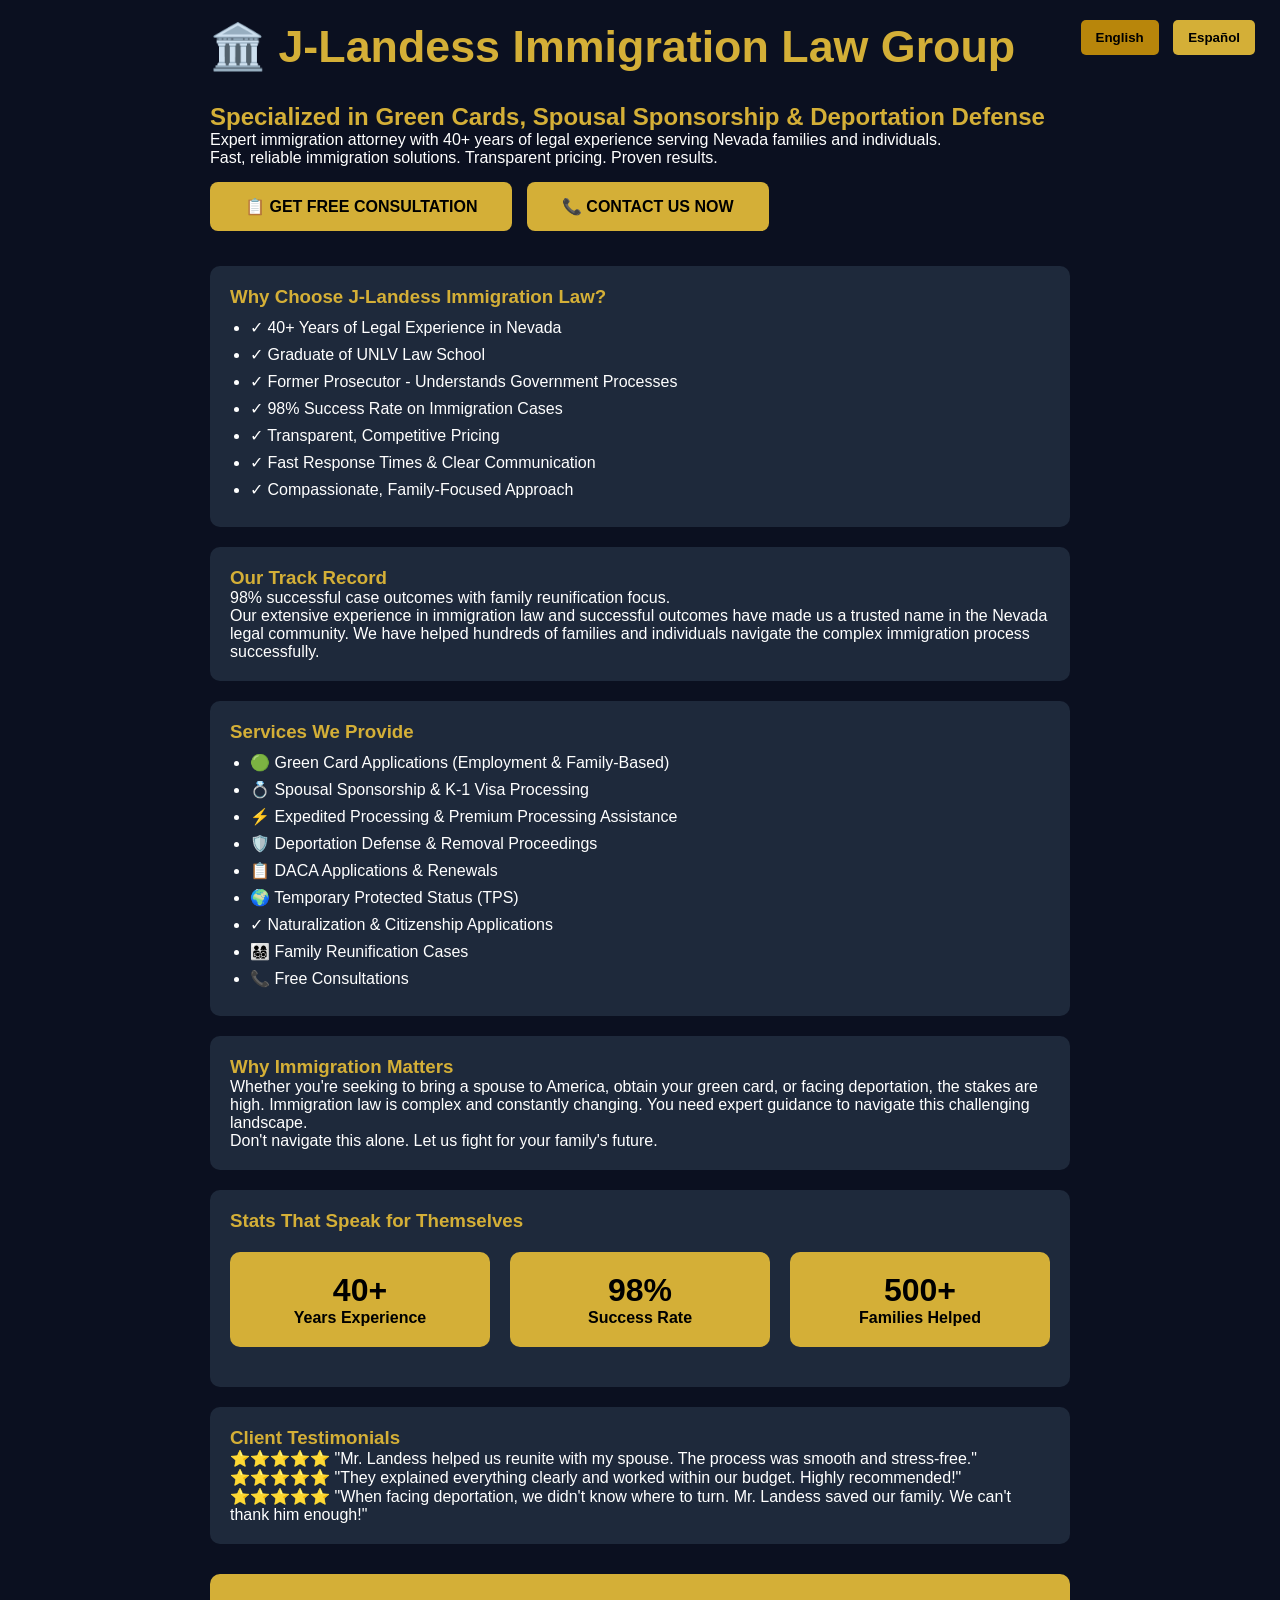
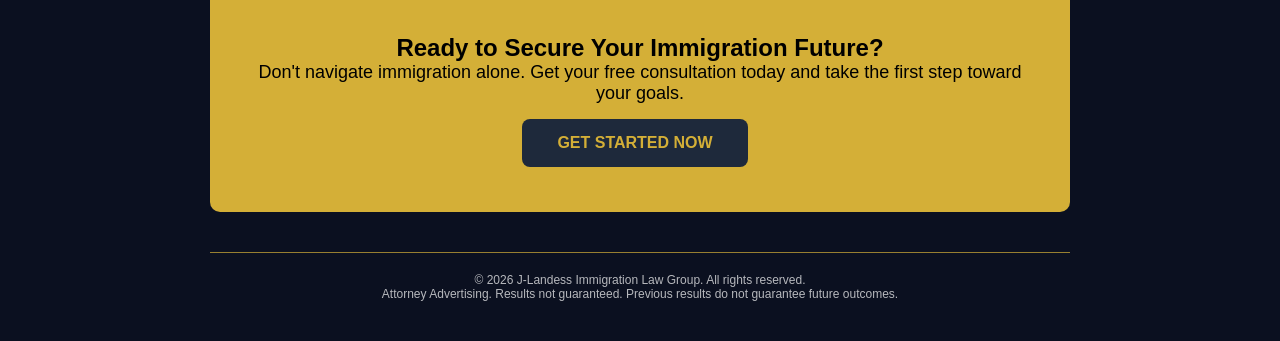
==== commit df35038e: "Update legal landing page title and styles" ====
--- a/index.html
+++ b/index.html
@@ -3,48 +3,258 @@
 <head>
     <meta charset="UTF-8">
     <meta name="viewport" content="width=device-width, initial-scale=1.0">
-    <title>Legal Landing Page</title>
+    <title>J-Landess Immigration Law - Green Cards & Spousal Sponsorship</title>
     <style>
-        body { font-family: Arial, sans-serif; }
-        #lang-selector { position: absolute; top: 20px; right: 20px; }
+        * { margin: 0; padding: 0; box-sizing: border-box; }
+        body { font-family: Arial, sans-serif; background: #0b1020; color: #fff; }
+        .container { max-width: 900px; margin: auto; padding: 20px; }
+        #lang-selector { position: fixed; top: 20px; right: 20px; z-index: 1000; }
+        #lang-selector button { padding: 10px 15px; margin: 0 5px; background: #d4af37; color: black; border: none; border-radius: 5px; font-weight: bold; cursor: pointer; }
+        #lang-selector button:hover { background: #e8c547; }
+        #lang-selector button.active { background: #b8860b; }
+        h1 { font-size: 2.8rem; color: #d4af37; }
+        h2 { color: #d4af37; margin-top: 30px; }
+        h3 { color: #d4af37; }
+        .btn { display: inline-block; padding: 15px 35px; background: #d4af37; color: black; text-decoration: none; border-radius: 8px; font-weight: bold; font-size: 16px; margin: 15px 10px 15px 0; }
+        .btn:hover { background: #e8c547; transform: translateY(-2px); }
+        .card { background: #1e293b; padding: 20px; border-radius: 10px; margin: 20px 0; }
+        .card ul { margin-left: 20px; margin-top: 10px; }
+        .card li { margin: 8px 0; }
+        .stats { display: grid; grid-template-columns: repeat(3, 1fr); gap: 20px; margin: 20px 0; }
+        .stat-box { background: #d4af37; color: black; padding: 20px; border-radius: 10px; text-align: center; font-weight: bold; }
+        footer { margin-top: 40px; padding: 20px; border-top: 1px solid #d4af37; text-align: center; font-size: 12px; opacity: 0.7; }
+        @media (max-width: 768px) { .stats { grid-template-columns: 1fr; } h1 { font-size: 2rem; } #lang-selector { position: relative; top: 0; right: 0; margin-bottom: 20px; } }
     </style>
+</head>
+<body>
+    <div id="lang-selector">
+        <button data-lang="en" onclick="setLanguage('en')">English</button>
+        <button data-lang="es" onclick="setLanguage('es')">Español</button>
+    </div>
+
+    <div class="container">
+        <h1 id="mainHeading"></h1>
+        <h2 id="subheading"></h2>
+        <p id="intro1"></p>
+        <p id="intro2"></p>
+        
+        <a class="btn" id="consultationBtn" href="intake.html"></a>
+        <a class="btn" id="contactBtn" href="intake.html"></a>
+
+        <div class="card">
+            <h3 id="whyChooseTitle"></h3>
+            <ul id="whyChooseList"></ul>
+        </div>
+
+        <div class="card">
+            <h3 id="trackRecordTitle"></h3>
+            <p id="trackRecord1"></p>
+            <p id="trackRecord2"></p>
+        </div>
+
+        <div class="card">
+            <h3 id="servicesTitle"></h3>
+            <ul id="servicesList"></ul>
+        </div>
+
+        <div class="card">
+            <h3 id="whyMatterTitle"></h3>
+            <p id="whyMatter1"></p>
+            <p id="whyMatter2"></p>
+        </div>
+
+        <div class="card">
+            <h3 id="statsTitle"></h3>
+            <div class="stats">
+                <div class="stat-box">
+                    <div style="font-size: 32px;">40+</div>
+                    <p id="statsExp"></p>
+                </div>
+                <div class="stat-box">
+                    <div style="font-size: 32px;">98%</div>
+                    <p id="statsSuc"></p>
+                </div>
+                <div class="stat-box">
+                    <div style="font-size: 32px;">500+</div>
+                    <p id="statsFam"></p>
+                </div>
+            </div>
+        </div>
+
+        <div class="card">
+            <h3 id="testimonialsTitle"></h3>
+            <p id="testimonial1"></p>
+            <p id="testimonial2"></p>
+            <p id="testimonial3"></p>
+        </div>
+
+        <div style="background: #d4af37; color: black; padding: 30px; border-radius: 10px; text-align: center; margin: 30px 0;">
+            <h2 id="readyHeading" style="color: black;"></h2>
+            <p id="readyText" style="color: black; font-size: 18px;"></p>
+            <a class="btn" id="getStartedBtn" href="intake.html" style="background: #1e293b; color: #d4af37;"></a>
+        </div>
+
+        <footer id="footer"></footer>
+    </div>
+
     <script>
         const translations = {
             en: {
-                title: 'Welcome to the Legal Landing Page',
-                content: 'This page provides legal information and resources.'
+                pageTitle: 'J-Landess Immigration Law - Green Cards & Spousal Sponsorship',
+                mainHeading: '🏛️ J-Landess Immigration Law Group',
+                subheading: 'Specialized in Green Cards, Spousal Sponsorship & Deportation Defense',
+                intro1: 'Expert immigration attorney with 40+ years of legal experience serving Nevada families and individuals.',
+                intro2: 'Fast, reliable immigration solutions. Transparent pricing. Proven results.',
+                consultationBtn: '📋 GET FREE CONSULTATION',
+                contactBtn: '📞 CONTACT US NOW',
+                whyChoose: 'Why Choose J-Landess Immigration Law?',
+                whyChooseItems: [
+                    '✓ 40+ Years of Legal Experience in Nevada',
+                    '✓ Graduate of UNLV Law School',
+                    '✓ Former Prosecutor - Understands Government Processes',
+                    '✓ 98% Success Rate on Immigration Cases',
+                    '✓ Transparent, Competitive Pricing',
+                    '✓ Fast Response Times & Clear Communication',
+                    '✓ Compassionate, Family-Focused Approach'
+                ],
+                trackRecord: 'Our Track Record',
+                trackRecord1: '98% successful case outcomes with family reunification focus.',
+                trackRecord2: 'Our extensive experience in immigration law and successful outcomes have made us a trusted name in the Nevada legal community. We have helped hundreds of families and individuals navigate the complex immigration process successfully.',
+                services: 'Services We Provide',
+                servicesItems: [
+                    '🟢 Green Card Applications (Employment & Family-Based)',
+                    '💍 Spousal Sponsorship & K-1 Visa Processing',
+                    '⚡ Expedited Processing & Premium Processing Assistance',
+                    '🛡️ Deportation Defense & Removal Proceedings',
+                    '📋 DACA Applications & Renewals',
+                    '🌍 Temporary Protected Status (TPS)',
+                    '✓ Naturalization & Citizenship Applications',
+                    '👨‍👩‍👧‍👦 Family Reunification Cases',
+                    '📞 Free Consultations'
+                ],
+                whyMatter: 'Why Immigration Matters',
+                whyMatter1: 'Whether you\'re seeking to bring a spouse to America, obtain your green card, or facing deportation, the stakes are high. Immigration law is complex and constantly changing. You need expert guidance to navigate this challenging landscape.',
+                whyMatter2: 'Don\'t navigate this alone. Let us fight for your family\'s future.',
+                stats: 'Stats That Speak for Themselves',
+                statsExperience: 'Years Experience',
+                statsSuccess: 'Success Rate',
+                statsFamilies: 'Families Helped',
+                testimonials: 'Client Testimonials',
+                testimonial1: '⭐⭐⭐⭐⭐ "Mr. Landess helped us reunite with my spouse. The process was smooth and stress-free."',
+                testimonial2: '⭐⭐⭐⭐⭐ "They explained everything clearly and worked within our budget. Highly recommended!"',
+                testimonial3: '⭐⭐⭐⭐⭐ "When facing deportation, we didn\'t know where to turn. Mr. Landess saved our family. We can\'t thank him enough!"',
+                readyHeading: 'Ready to Secure Your Immigration Future?',
+                readyText: 'Don\'t navigate immigration alone. Get your free consultation today and take the first step toward your goals.',
+                getStartedBtn: 'GET STARTED NOW',
+                footer: '© 2026 J-Landess Immigration Law Group. All rights reserved.',
+                footerDisclaimer: 'Attorney Advertising. Results not guaranteed. Previous results do not guarantee future outcomes.'
             },
             es: {
-                title: 'Bienvenido a la Página de Aterrizaje Legal',
-                content: 'Esta página proporciona información y recursos legales.'
+                pageTitle: 'J-Landess Ley de Inmigración - Tarjetas Verdes & Patrocinio Conyugal',
+                mainHeading: '🏛️ Grupo de Ley de Inmigración J-Landess',
+                subheading: 'Especializado en Tarjetas Verdes, Patrocinio Conyugal y Defensa de Deportación',
+                intro1: 'Abogado de inmigración experto con más de 40 años de experiencia legal sirviendo a familias e individuos de Nevada.',
+                intro2: 'Soluciones de inmigración rápidas y confiables. Precios transparentes. Resultados comprobados.',
+                consultationBtn: '📋 OBTÉN CONSULTA GRATUITA',
+                contactBtn: '📞 CONTÁCTENOS AHORA',
+                whyChoose: '¿Por Qué Elegir la Ley de Inmigración J-Landess?',
+                whyChooseItems: [
+                    '✓ Más de 40 Años de Experiencia Legal en Nevada',
+                    '✓ Graduado de la Facultad de Derecho de UNLV',
+                    '✓ Ex Fiscal - Entiende los Procesos del Gobierno',
+                    '✓ Tasa de Éxito del 98% en Casos de Inmigración',
+                    '✓ Precios Transparentes y Competitivos',
+                    '✓ Tiempos de Respuesta Rápidos y Comunicación Clara',
+                    '✓ Enfoque Compasivo y Enfocado en la Familia'
+                ],
+                trackRecord: 'Nuestro Historial',
+                trackRecord1: '98% de resultados exitosos en casos con enfoque de reunificación familiar.',
+                trackRecord2: 'Nuestra amplia experiencia en ley de inmigración y nuestros resultados exitosos nos han convertido en un nombre de confianza en la comunidad legal de Nevada. Hemos ayudado a cientos de familias e individuos a navegar el proceso de inmigración complejo con éxito.',
+                services: 'Servicios Que Ofrecemos',
+                servicesItems: [
+                    '🟢 Solicitudes de Tarjeta Verde (Basadas en Empleo y Familia)',
+                    '💍 Patrocinio Conyugal y Procesamiento de Visa K-1',
+                    '⚡ Asistencia de Procesamiento Expedito y Premium',
+                    '🛡️ Defensa de Deportación y Procedimientos de Remoción',
+                    '📋 Solicitudes y Renovaciones de DACA',
+                    '🌍 Estado de Protección Temporal (TPS)',
+                    '✓ Solicitudes de Naturalización y Ciudadanía',
+                    '👨‍👩‍👧‍👦 Casos de Reunificación Familiar',
+                    '📞 Consultas Gratuitas'
+                ],
+                whyMatter: 'Por Qué Importa la Inmigración',
+                whyMatter1: 'Ya sea que busques traer a tu cónyuge a América, obtener tu tarjeta verde o enfrentar la deportación, las apuestas son altas. La ley de inmigración es compleja y está cambiando constantemente. Necesitas orientación experta para navegar este panorama desafiante.',
+                whyMatter2: 'No navegues esto solo. Déjanos luchar por el futuro de tu familia.',
+                stats: 'Estadísticas que Hablan por Sí Solas',
+                statsExperience: 'Años de Experiencia',
+                statsSuccess: 'Tasa de Éxito',
+                statsFamilies: 'Familias Ayudadas',
+                testimonials: 'Testimonios de Clientes',
+                testimonial1: '⭐⭐⭐⭐⭐ "El Sr. Landess nos ayudó a reunirnos con mi cónyuge. El proceso fue suave y sin estrés."',
+                testimonial2: '⭐⭐⭐⭐⭐ "Explicaron todo claramente y trabajaron dentro de nuestro presupuesto. ¡Muy recomendado!"',
+                testimonial3: '⭐⭐⭐⭐⭐ "Cuando enfrentábamos la deportación, no sabíamos a dónde ir. El Sr. Landess salvó a nuestra familia. ¡No podemos agradecerle lo suficiente!"',
+                readyHeading: '¿Listo para Asegurar Tu Futuro de Inmigración?',
+                readyText: 'No navegues la inmigración solo. Obtén tu consulta gratuita hoy y da el primer paso hacia tus objetivos.',
+                getStartedBtn: 'COMENZAR AHORA',
+                footer: '© 2026 Grupo de Ley de Inmigración J-Landess. Todos los derechos reservados.',
+                footerDisclaimer: 'Publicidad de Abogado. Los resultados no están garantizados. Los resultados previos no garantizan resultados futuros.'
             }
         };
 
         function setLanguage(language) {
-            localStorage.setItem('lang', language);
+            localStorage.setItem('preferredLanguage', language);
             translatePage(language);
+            updateButtons(language);
+        }
+
+        function updateButtons(language) {
+            const buttons = document.querySelectorAll('#lang-selector button');
+            buttons.forEach(btn => btn.classList.remove('active'));
+            document.querySelector(`#lang-selector button[data-lang="${language}"]`).classList.add('active');
         }
 
         function translatePage(language) {
-            document.title = translations[language].title;
-            document.getElementById('content').innerText = translations[language].content;
+            const t = translations[language];
+            
+            document.documentElement.lang = language;
+            document.title = t.pageTitle;
+            document.getElementById('mainHeading').textContent = t.mainHeading;
+            document.getElementById('subheading').textContent = t.subheading;
+            document.getElementById('intro1').textContent = t.intro1;
+            document.getElementById('intro2').textContent = t.intro2;
+            document.getElementById('consultationBtn').textContent = t.consultationBtn;
+            document.getElementById('contactBtn').textContent = t.contactBtn;
+            document.getElementById('whyChooseTitle').textContent = t.whyChoose;
+            document.getElementById('whyChooseList').innerHTML = t.whyChooseItems.map(item => `<li>${item}</li>`).join('');
+            document.getElementById('trackRecordTitle').textContent = t.trackRecord;
+            document.getElementById('trackRecord1').textContent = t.trackRecord1;
+            document.getElementById('trackRecord2').textContent = t.trackRecord2;
+            document.getElementById('servicesTitle').textContent = t.services;
+            document.getElementById('servicesList').innerHTML = t.servicesItems.map(item => `<li>${item}</li>`).join('');
+            document.getElementById('whyMatterTitle').textContent = t.whyMatter;
+            document.getElementById('whyMatter1').textContent = t.whyMatter1;
+            document.getElementById('whyMatter2').textContent = t.whyMatter2;
+            document.getElementById('statsTitle').textContent = t.stats;
+            document.getElementById('statsExp').textContent = t.statsExperience;
+            document.getElementById('statsSuc').textContent = t.statsSuccess;
+            document.getElementById('statsFam').textContent = t.statsFamilies;
+            document.getElementById('testimonialsTitle').textContent = t.testimonials;
+            document.getElementById('testimonial1').textContent = t.testimonial1;
+            document.getElementById('testimonial2').textContent = t.testimonial2;
+            document.getElementById('testimonial3').textContent = t.testimonial3;
+            document.getElementById('readyHeading').textContent = t.readyHeading;
+            document.getElementById('readyText').textContent = t.readyText;
+            document.getElementById('getStartedBtn').textContent = t.getStartedBtn;
+            document.getElementById('footer').innerHTML = `<p>${t.footer}</p><p>${t.footerDisclaimer}</p>`;
         }
 
         function initLanguage() {
             const userLang = navigator.language || navigator.userLanguage;
-            const lang = localStorage.getItem('lang') || (userLang.startsWith('es') ? 'es' : 'en');
+            const lang = localStorage.getItem('preferredLanguage') || (userLang.startsWith('es') ? 'es' : 'en');
             setLanguage(lang);
         }
 
-        document.addEventListener('DOMContentLoaded', initLanguage);
+        window.addEventListener('DOMContentLoaded', initLanguage);
     </script>
-</head>
-<body>
-    <div id="lang-selector">
-        <button onclick="setLanguage('en')">English</button>
-        <button onclick="setLanguage('es')">Español</button>
-    </div>
-    <h1 id="title"></h1>
-    <div id="content"></div>
 </body>
 </html>
